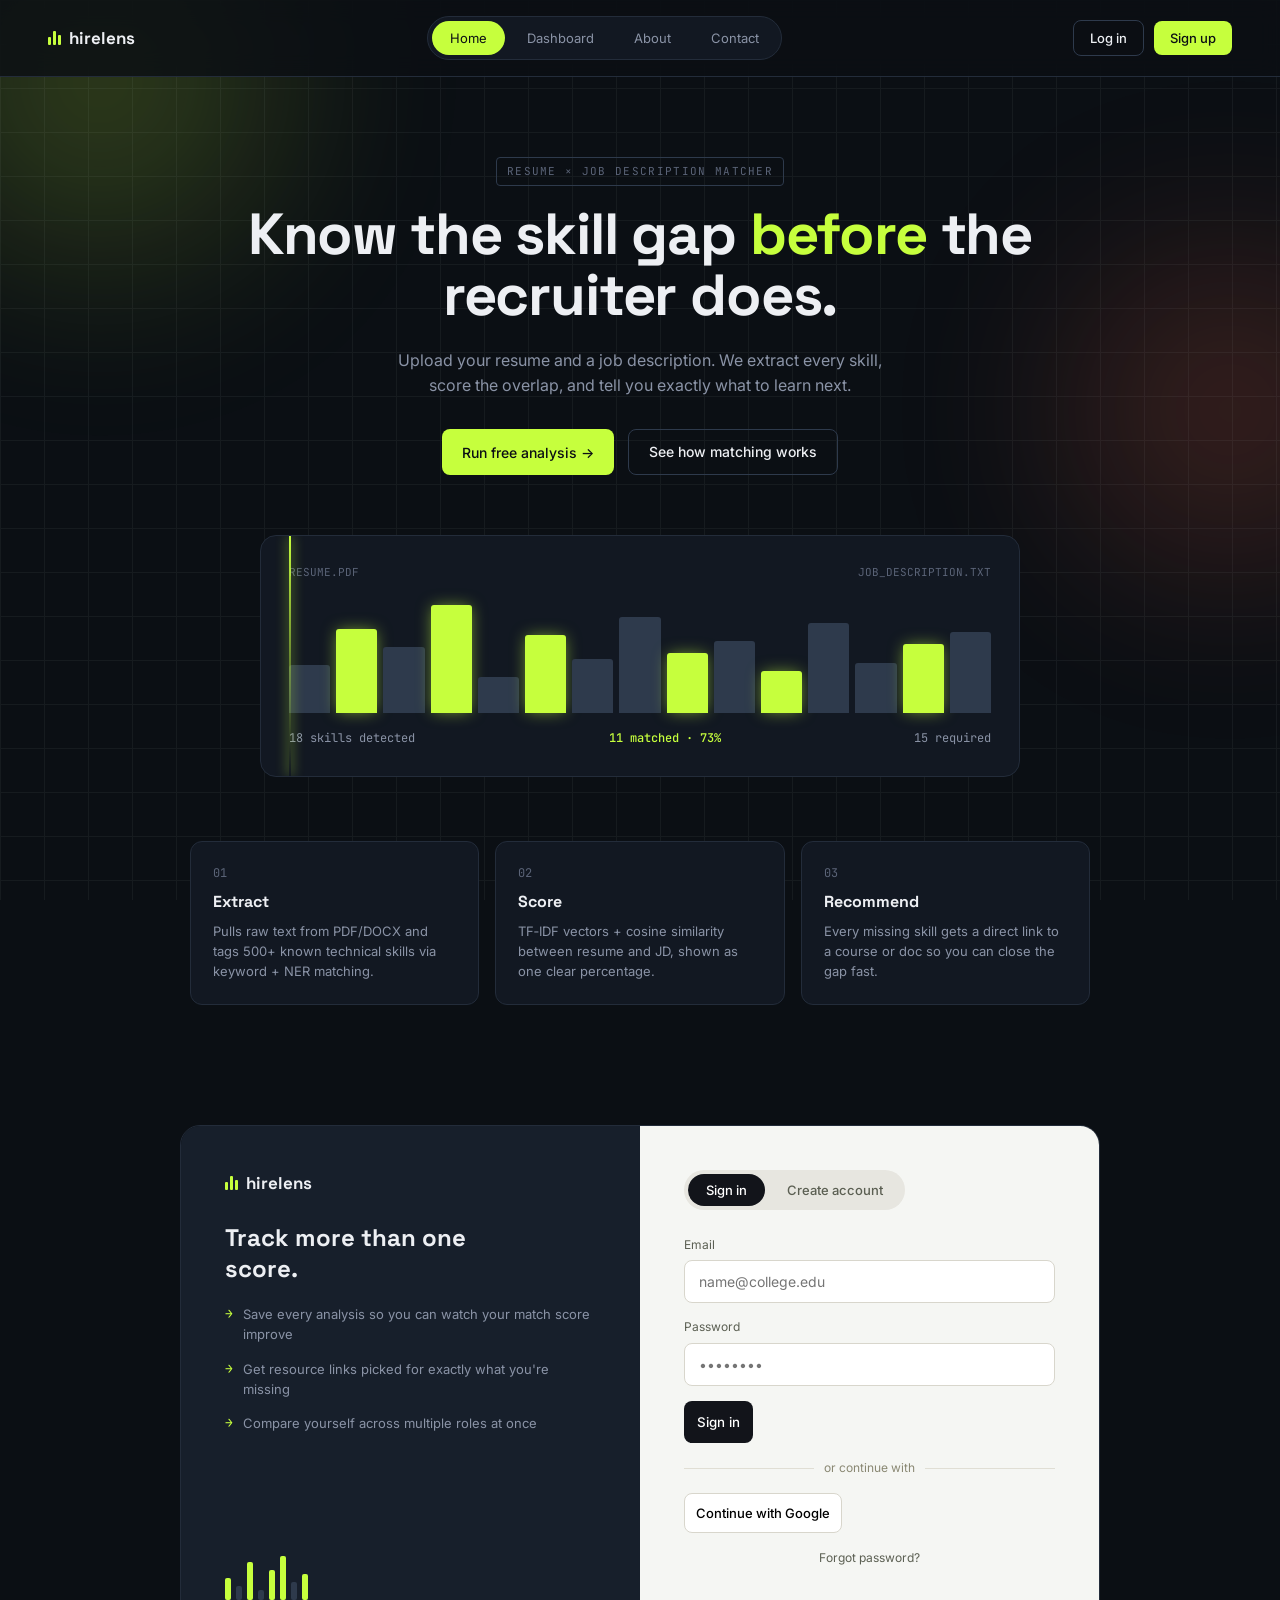
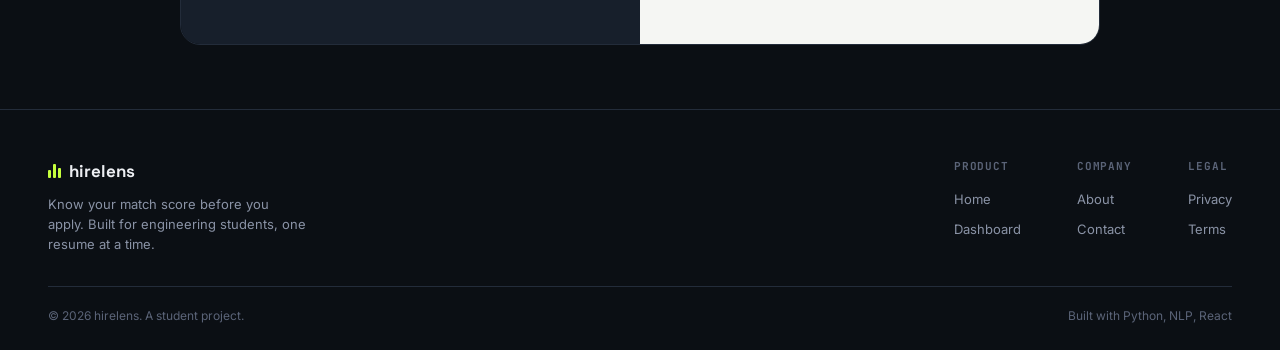
==== frontend/index.html @ c0ac5a1d "Initial project commit" ====
<!DOCTYPE html>
<html lang="en">
<head>
<meta charset="UTF-8">
<title>hirelens — Resume Skill Gap Analyzer</title>
<link rel="preconnect" href="https://fonts.googleapis.com">
<link rel="preconnect" href="https://fonts.gstatic.com" crossorigin>
<link href="https://fonts.googleapis.com/css2?family=Space+Grotesk:wght@400;500;700&family=Inter:wght@400;500;600&family=JetBrains+Mono:wght@400;500&display=swap" rel="stylesheet">
<style>
:root{
  --ink:#0B0F14; --panel:#121822; --panel2:#171F2B; --line:#232C3A; --line2:#2E3A4C;
  --text:#EDEFF3; --text2:#8A93A6; --text3:#5B6478;
  --lime:#C6FF3D; --lime-dim:#8FB92B; --coral:#FF6B4A; --coral-dim:#B84A32;
  --white-panel:#F5F6F3;
  --f-disp:'Space Grotesk',sans-serif; --f-body:'Inter',sans-serif; --f-mono:'JetBrains Mono',monospace;
}
html[data-theme="light"]{
  --ink:#F5F6F3; --panel:#FFFFFF; --panel2:#EFF1EC; --line:#DEDFD8; --line2:#CBCDC4;
  --text:#12161C; --text2:#4D5561; --text3:#7B8391;
}
*{box-sizing:border-box; margin:0; padding:0;}
body{background:var(--ink); color:var(--text); font-family:var(--f-body); line-height:1.55; overflow-x:hidden;}
::selection{background:var(--lime); color:#0B0F14;}
a{color:inherit; text-decoration:none;}
button{font-family:inherit;}

.orb{position:fixed; border-radius:50%; filter:blur(90px); opacity:.28; z-index:0; pointer-events:none;}
.orb1{width:520px; height:520px; background:radial-gradient(circle,var(--lime),transparent 70%); top:-180px; left:-160px; animation:drift1 22s ease-in-out infinite;}
.orb2{width:460px; height:460px; background:radial-gradient(circle,var(--coral),transparent 70%); top:20%; right:-180px; animation:drift2 26s ease-in-out infinite;}
@keyframes drift1{0%,100%{transform:translate(0,0)}50%{transform:translate(60px,80px)}}
@keyframes drift2{0%,100%{transform:translate(0,0)}50%{transform:translate(-50px,-60px)}}
.grid-tex{position:fixed; inset:0; z-index:0; opacity:.05; pointer-events:none;
  background-image:linear-gradient(var(--text) 1px,transparent 1px),linear-gradient(90deg,var(--text) 1px,transparent 1px);
  background-size:44px 44px;}

.logo{font-family:var(--f-disp); font-weight:700; font-size:17px; display:flex; align-items:center; gap:8px;}
.logo-mark{display:flex; gap:2px; align-items:flex-end;}
.logo-mark span{width:3px; background:var(--lime); border-radius:1px; animation:bar 1.4s ease-in-out infinite;}
.logo-mark span:nth-child(1){height:8px; animation-delay:0s}
.logo-mark span:nth-child(2){height:14px; animation-delay:.2s}
.logo-mark span:nth-child(3){height:10px; animation-delay:.4s}
@keyframes bar{0%,100%{opacity:.4}50%{opacity:1}}

/* ---------- global header ---------- */
.site-header{position:sticky; top:0; z-index:50; display:flex; align-items:center; justify-content:space-between;
  padding:16px 48px; background:rgba(11,15,20,.82); backdrop-filter:blur(12px); border-bottom:.5px solid var(--line);}
.hnav{display:flex; gap:4px; background:var(--panel); border:.5px solid var(--line); border-radius:100px; padding:4px;}
.hnav button{font-size:13px; color:var(--text2); background:transparent; border:none; padding:9px 18px; border-radius:100px; cursor:pointer; transition:all .2s;}
.hnav button:hover{color:var(--text);}
.hnav button.on{background:var(--lime); color:#0B0F14;}
.hright{display:flex; align-items:center; gap:10px; position:relative;}

.btn{font-family:var(--f-body); font-weight:500; font-size:14px; padding:11px 20px; border-radius:8px;
  cursor:pointer; border:.5px solid var(--line2); transition:transform .2s, box-shadow .2s, background .2s; display:inline-flex; align-items:center; gap:8px;}
.btn:hover{transform:translateY(-2px);}
.btn-primary{background:var(--lime); color:#0B0F14; border:none;}
.btn-primary:hover{box-shadow:0 8px 24px -8px rgba(198,255,61,.5);}
.btn-ghost{background:transparent; color:var(--text);}
.btn-ghost:hover{background:var(--panel2); border-color:var(--line2);}
.btn-sm{padding:9px 16px; font-size:13px;}

/* profile chip + dropdown */
.profile-chip{display:flex; align-items:center; gap:8px; padding:6px 12px 6px 6px; border-radius:100px; border:.5px solid var(--line2); background:var(--panel); cursor:pointer; transition:border-color .2s;}
.profile-chip:hover{border-color:var(--line2);}
.avatar{width:30px; height:30px; border-radius:50%; background:var(--lime); color:#0B0F14; display:flex; align-items:center; justify-content:center; font-family:var(--f-mono); font-size:12px; font-weight:500; flex-shrink:0;}
.avatar.lg{width:44px; height:44px; font-size:15px;}
.profile-chip .pname{font-size:13px;}
.profile-chip .caret{color:var(--text3); font-size:10px;}
.dropdown{position:absolute; top:calc(100% + 10px); right:0; width:220px; background:var(--panel2); border:.5px solid var(--line2);
  border-radius:12px; padding:8px; display:none; box-shadow:0 20px 40px -12px rgba(0,0,0,.5);}
.dropdown.open{display:block;}
.dropdown .dinfo{padding:10px 12px; border-bottom:.5px solid var(--line);}
.dropdown .dinfo .n{font-size:13px; font-weight:500;}
.dropdown .dinfo .e{font-size:12px; color:var(--text3); font-family:var(--f-mono);}
.dropdown .ditem{display:flex; align-items:center; gap:8px; padding:10px 12px; font-size:13px; border-radius:8px; cursor:pointer; color:var(--text2); transition:all .15s;}
.dropdown .ditem:hover{background:var(--panel); color:var(--text);}
.dropdown .ditem.danger{color:var(--coral);}

/* page shell */
main{position:relative; z-index:1; min-height:calc(100vh - 200px);}
.page{display:none; padding:64px 48px; animation:fadein .4s ease;}
.page.on{display:block;}
@keyframes fadein{from{opacity:0; transform:translateY(10px)}to{opacity:1; transform:translateY(0)}}
.eyebrow{font-family:var(--f-mono); font-size:11px; letter-spacing:.12em; text-transform:uppercase; color:var(--text3);
  border:.5px solid var(--line2); display:inline-block; padding:5px 10px; border-radius:4px; margin-bottom:18px;}

/* ============ HOME ============ */
#page-home{display:flex; flex-direction:column; align-items:center; text-align:center; padding-top:80px;}
.hero-h1{font-family:var(--f-disp); font-weight:700; font-size:clamp(34px,4.6vw,58px); line-height:1.05; max-width:820px; letter-spacing:-.02em;}
.hero-h1 em{font-style:normal; color:var(--lime);}
.hero-sub{color:var(--text2); font-size:16px; max-width:520px; margin:22px 0 32px;}
.hero-cta{display:flex; gap:14px; margin-bottom:60px;}
.signal-wrap{width:100%; max-width:760px; background:var(--panel); border:.5px solid var(--line); border-radius:16px; padding:28px; position:relative; overflow:hidden;}
.signal-row{display:flex; justify-content:space-between; margin-bottom:12px; font-family:var(--f-mono); font-size:11px; color:var(--text3);}
.bars{display:flex; justify-content:space-between; gap:6px; height:120px; align-items:flex-end; position:relative;}
.bar{flex:1; border-radius:3px 3px 0 0; background:var(--line2);}
.bar.match{background:var(--lime); box-shadow:0 0 16px -2px rgba(198,255,61,.6);}
.scanline{position:absolute; top:0; bottom:0; width:2px; background:linear-gradient(var(--lime),transparent);
  box-shadow:0 0 12px var(--lime); animation:scan 3.2s linear infinite;}
@keyframes scan{0%{left:0}100%{left:100%}}
.signal-caption{display:flex; justify-content:space-between; margin-top:16px; font-family:var(--f-mono); font-size:12px; color:var(--text2);}
.signal-caption b{color:var(--lime); font-weight:500;}
.features{display:grid; grid-template-columns:repeat(3,1fr); gap:16px; max-width:900px; width:100%; margin-top:64px;}
.fcard{background:var(--panel); border:.5px solid var(--line); border-radius:12px; padding:22px; text-align:left; transition:transform .25s,border-color .25s;}
.fcard:hover{transform:translateY(-6px); border-color:var(--lime-dim);}
.fcard .n{font-family:var(--f-mono); color:var(--text3); font-size:12px;}
.fcard h3{font-family:var(--f-disp); font-size:16px; margin:8px 0 6px;}
.fcard p{font-size:13px; color:var(--text2);}

/* ============ ABOUT / CONTACT (editorial) ============ */
.edit-shell{max-width:680px; margin:0 auto;}
.edit-shell h1{font-family:var(--f-disp); font-size:clamp(28px,3.4vw,40px); line-height:1.15; margin-bottom:18px;}
.edit-shell p.lead{font-size:16px; color:var(--text2); margin-bottom:36px;}
.edit-section{margin-bottom:32px; padding-bottom:32px; border-bottom:.5px solid var(--line);}
.edit-section:last-child{border-bottom:none;}
.edit-section h2{font-family:var(--f-disp); font-size:18px; margin-bottom:10px; display:flex; gap:10px; align-items:baseline;}
.edit-section h2 .n{font-family:var(--f-mono); font-size:12px; color:var(--lime);}
.edit-section p{font-size:14px; color:var(--text2);}
.edit-section p+p{margin-top:10px;}
.about-sign{font-family:var(--f-mono); font-size:12px; color:var(--text3); margin-top:8px;}

.contact-grid{display:grid; grid-template-columns:1.1fr .9fr; gap:40px; max-width:900px; margin:0 auto;}
.cfield{margin-bottom:16px;}
.cfield label{font-size:12px; color:var(--text2); display:block; margin-bottom:6px;}
.cfield input,.cfield textarea{width:100%; padding:12px 14px; border-radius:8px; border:.5px solid var(--line2); background:var(--panel);
  color:var(--text); font-family:var(--f-body); font-size:14px; transition:border-color .2s;}
.cfield input:focus,.cfield textarea:focus{outline:none; border-color:var(--lime-dim);}
.cfield textarea{resize:vertical; min-height:110px;}
.contact-side{background:var(--panel); border:.5px solid var(--line); border-radius:14px; padding:24px; height:fit-content;}
.contact-side h3{font-family:var(--f-disp); font-size:15px; margin-bottom:14px;}
.crow{display:flex; gap:10px; font-size:13px; color:var(--text2); margin-bottom:12px; align-items:center;}
.crow b{color:var(--text); font-weight:500;}

/* ============ AUTH ============ */
#page-auth{display:flex; align-items:center; justify-content:center; padding-top:56px;}
.auth-shell{display:flex; width:100%; max-width:920px; min-height:520px; border-radius:20px; overflow:hidden; border:.5px solid var(--line);}
.auth-left{flex:1; background:var(--panel2); padding:44px; display:flex; flex-direction:column; justify-content:space-between;}
.auth-left h2{font-family:var(--f-disp); font-size:24px; line-height:1.3; max-width:280px; margin-bottom:20px;}
.benefits{list-style:none; display:flex; flex-direction:column; gap:14px;}
.benefits li{font-size:13px; color:var(--text2); display:flex; gap:10px;}
.benefits li b{color:var(--lime); font-family:var(--f-mono);}
.mini-bars{display:flex; gap:5px; align-items:flex-end; height:44px;}
.mini-bars span{width:6px; background:var(--line2); border-radius:2px;}
.mini-bars span.on{background:var(--lime);}
.auth-right{flex:1; background:var(--white-panel); color:#12141A; padding:44px; display:flex; flex-direction:column;}
.auth-note{background:#FFF4E0; color:#7A4B00; font-size:12px; padding:10px 12px; border-radius:8px; margin-bottom:18px; display:none;}
.auth-note.show{display:block;}
.tabs{display:flex; gap:4px; background:#E7E6E0; border-radius:100px; padding:4px; margin-bottom:26px; width:fit-content;}
.tabs button{font-size:13px; font-weight:500; padding:8px 18px; border-radius:100px; border:none; background:transparent; cursor:pointer; color:#5B5F52;}
.tabs button.on{background:#12141A; color:#fff;}
.field{margin-bottom:15px;}
.field label{font-size:12px; color:#5B5F52; display:block; margin-bottom:6px;}
.field input{width:100%; padding:12px 14px; border-radius:8px; border:1px solid #D8D6CC; font-family:var(--f-body); font-size:14px; background:#fff; transition:box-shadow .2s,border-color .2s;}
.field input:focus{outline:none; border-color:#12141A; box-shadow:0 0 0 3px rgba(198,255,61,.35);}
.field-check{display:flex; align-items:center; gap:8px; font-size:12px; color:#5B5F52; margin-bottom:16px;}
.auth-submit{background:#12141A; color:#fff; border:none; padding:13px; border-radius:8px; font-weight:500; cursor:pointer; transition:transform .2s;}
.auth-submit:hover{transform:translateY(-2px);}
.divider{display:flex; align-items:center; gap:10px; margin:16px 0; font-size:12px; color:#8A8873;}
.divider::before,.divider::after{content:'';flex:1;height:1px;background:#E0DED4;}
.oauth-btn{border:1px solid #D8D6CC; background:#fff; padding:11px; border-radius:8px; font-size:13px; font-weight:500; cursor:pointer; display:flex; gap:8px; align-items:center; justify-content:center; transition:background .2s;}
.oauth-btn:hover{background:#F4F3EE;}
.forgot{font-size:12px; color:#5B5F52; text-align:center; margin-top:16px;}
.field-signup{display:none;}
.field-signup.show{display:block;}

/* ============ DASHBOARD ============ */
#page-dashboard{padding-top:40px;}
.dash-top{display:flex; justify-content:space-between; align-items:center; margin-bottom:22px;}
.dash-top h1{font-family:var(--f-disp); font-size:24px;}
.dsub{display:flex; gap:4px; background:var(--panel); border:.5px solid var(--line); border-radius:100px; padding:4px; width:fit-content; margin-bottom:30px;}
.dsub button{font-size:13px; padding:9px 20px; border-radius:100px; border:none; background:transparent; color:var(--text2); cursor:pointer; transition:all .2s;}
.dsub button.on{background:var(--lime); color:#0B0F14;}
.dsub-panel{display:none;}
.dsub-panel.on{display:block; animation:fadein .3s ease;}

.upload-grid{display:grid; grid-template-columns:1fr 1fr; gap:20px; margin-bottom:24px;}
.upcard{background:var(--panel); border:1.5px dashed var(--line2); border-radius:14px; padding:30px; text-align:center; transition:border-color .25s, background .25s; cursor:pointer;}
.upcard:hover{border-color:var(--lime-dim); background:var(--panel2);}
.upcard h3{font-family:var(--f-disp); font-size:15px; margin-bottom:6px;}
.upcard p{font-size:12px; color:var(--text2); margin-bottom:16px;}
.jd-toggle{display:flex; gap:4px; background:var(--panel2); border-radius:100px; padding:3px; width:fit-content; margin:0 auto 16px; border:.5px solid var(--line);}
.jd-toggle button{font-size:11px; font-family:var(--f-mono); padding:6px 12px; border-radius:100px; border:none; background:transparent; color:var(--text2); cursor:pointer;}
.jd-toggle button.on{background:var(--lime); color:#0B0F14;}
.run-row{display:flex; justify-content:flex-end; margin-bottom:8px;}

.result-block{display:none; margin-top:44px; padding-top:36px; border-top:.5px solid var(--line);}
.result-block.show{display:block; animation:fadein .4s ease;}
.res-top{display:flex; gap:40px; align-items:center; margin-bottom:36px; flex-wrap:wrap;}
.gauge{width:160px; height:160px; position:relative;}
.gauge svg{transform:rotate(-90deg);}
.gauge-num{position:absolute; inset:0; display:flex; flex-direction:column; align-items:center; justify-content:center;}
.gauge-num .n{font-family:var(--f-disp); font-size:32px; font-weight:700;}
.gauge-num .l{font-size:10px; color:var(--text2); font-family:var(--f-mono);}
.res-summary h2{font-family:var(--f-disp); font-size:20px; margin-bottom:8px;}
.res-summary p{color:var(--text2); font-size:14px; max-width:420px;}
.chips{display:flex; flex-wrap:wrap; gap:9px; margin-bottom:24px;}
.chip{font-family:var(--f-mono); font-size:12px; padding:7px 13px; border-radius:7px; border:.5px solid var(--line2); display:flex; align-items:center; gap:6px; transition:transform .2s;}
.chip:hover{transform:translateY(-2px);}
.chip.matched{background:rgba(198,255,61,.1); color:var(--lime); border-color:rgba(198,255,61,.35);}
.chip.missing{background:rgba(255,107,74,.1); color:var(--coral); border-color:rgba(255,107,74,.35);}
.export-row{display:flex; gap:12px; margin-top:8px;}

.recent h4{font-family:var(--f-mono); font-size:11px; text-transform:uppercase; letter-spacing:.1em; color:var(--text3); margin:36px 0 12px;}
.rrow{display:flex; justify-content:space-between; align-items:center; padding:14px 16px; border-radius:10px; transition:background .2s;}
.rrow:hover{background:var(--panel);}
.rrow .rt{font-size:13px;}
.rrow .rd{font-size:12px; color:var(--text3);}
.pill{font-family:var(--f-mono); font-size:11px; padding:4px 10px; border-radius:100px;}
.pill.hi{background:rgba(198,255,61,.15); color:var(--lime);}
.pill.mid{background:rgba(255,180,60,.15); color:#FFB43C;}
.pill.lo{background:rgba(255,107,74,.15); color:var(--coral);}

/* history table */
.hist-topbar{display:flex; justify-content:space-between; align-items:center; margin-bottom:20px;}
.search{padding:11px 16px; border-radius:8px; background:var(--panel); border:.5px solid var(--line2); color:var(--text); font-size:13px; width:260px;}
.hist-table{width:100%; border-collapse:collapse;}
.hist-table th{text-align:left; font-family:var(--f-mono); font-size:11px; text-transform:uppercase; letter-spacing:.08em; color:var(--text3); padding:12px 16px; border-bottom:.5px solid var(--line);}
.hist-table td{padding:16px; font-size:13px; border-bottom:.5px solid var(--line);}
.hist-table tbody tr{transition:background .2s;}
.hist-table tbody tr:hover{background:var(--panel);}
.row-actions{display:flex; gap:8px; opacity:0; transition:opacity .2s;}
.hist-table tbody tr:hover .row-actions{opacity:1;}
.icon-btn{width:30px; height:30px; border-radius:7px; border:.5px solid var(--line2); display:flex; align-items:center; justify-content:center; cursor:pointer; color:var(--text2); transition:all .2s; background:transparent;}
.icon-btn:hover{background:var(--panel2); color:var(--text);}

/* settings */
.settings-grid{max-width:520px; display:flex; flex-direction:column; gap:22px;}
.set-row{display:flex; justify-content:space-between; align-items:center; padding:16px 0; border-bottom:.5px solid var(--line);}
.set-row .sl{font-size:13px;}
.set-row .sd{font-size:12px; color:var(--text3); margin-top:2px;}
.toggle{width:38px; height:22px; border-radius:100px; background:var(--line2); position:relative; cursor:pointer; transition:background .2s;}
.toggle.on{background:var(--lime);}
.toggle::after{content:''; position:absolute; width:16px; height:16px; border-radius:50%; background:#fff; top:3px; left:3px; transition:transform .2s;}
.toggle.on::after{transform:translateX(16px); background:#0B0F14;}

/* ============ footer ============ */
.site-footer{position:relative; z-index:1; border-top:.5px solid var(--line); padding:48px 48px 24px;}
.foot-top{display:flex; justify-content:space-between; gap:40px; margin-bottom:32px; flex-wrap:wrap;}
.foot-brand p{font-size:13px; color:var(--text2); max-width:260px; margin-top:10px;}
.foot-cols{display:flex; gap:56px;}
.foot-col h5{font-family:var(--f-mono); font-size:11px; text-transform:uppercase; letter-spacing:.08em; color:var(--text3); margin-bottom:14px;}
.foot-col a{display:block; font-size:13px; color:var(--text2); margin-bottom:10px; transition:color .15s;}
.foot-col a:hover{color:var(--text);}
.foot-bottom{display:flex; justify-content:space-between; align-items:center; padding-top:20px; border-top:.5px solid var(--line); font-size:12px; color:var(--text3);}
</style>
</head>
<body>

<div class="orb orb1"></div>
<div class="orb orb2"></div>
<div class="grid-tex"></div>

<!-- ===== HEADER (global, same on every page) ===== -->
<header class="site-header">
  <div class="logo"><span class="logo-mark"><span></span><span></span><span></span></span>hirelens</div>
  <nav class="hnav">
    <button data-page="home" class="on">Home</button>
    <button data-page="dashboard">Dashboard</button>
    <button data-page="about">About</button>
    <button data-page="contact">Contact</button>
  </nav>
  <div class="hright" id="authArea">
    <button class="btn btn-ghost btn-sm" id="loginBtn">Log in</button>
    <button class="btn btn-primary btn-sm" id="signupBtn">Sign up</button>
  </div>
</header>

<main>

<!-- ===== HOME ===== -->
<section class="page on" id="page-home">
  <div class="eyebrow">Resume × job description matcher</div>
  <h1 class="hero-h1">Know the skill gap <em>before</em> the recruiter does.</h1>
  <p class="hero-sub">Upload your resume and a job description. We extract every skill, score the overlap, and tell you exactly what to learn next.</p>
  <div class="hero-cta">
    <button class="btn btn-primary" data-page="signup-cta">Run free analysis →</button>
    <a class="btn btn-ghost" href="#features-anchor">See how matching works</a>
  </div>
  <div class="signal-wrap">
    <div class="signal-row"><span>RESUME.PDF</span><span>JOB_DESCRIPTION.TXT</span></div>
    <div class="bars" id="bars"></div>
    <div class="scanline"></div>
    <div class="signal-caption"><span>18 skills detected</span><b>11 matched · 73%</b><span>15 required</span></div>
  </div>
  <div class="features" id="features-anchor">
    <div class="fcard"><div class="n">01</div><h3>Extract</h3><p>Pulls raw text from PDF/DOCX and tags 500+ known technical skills via keyword + NER matching.</p></div>
    <div class="fcard"><div class="n">02</div><h3>Score</h3><p>TF‑IDF vectors + cosine similarity between resume and JD, shown as one clear percentage.</p></div>
    <div class="fcard"><div class="n">03</div><h3>Recommend</h3><p>Every missing skill gets a direct link to a course or doc so you can close the gap fast.</p></div>
  </div>
</section>

<!-- ===== DASHBOARD ===== -->
<section class="page" id="page-dashboard">
  <div class="dash-top">
    <h1 id="dashWelcome">Welcome back</h1>
  </div>
  <div class="dsub">
    <button data-dsub="new" class="on">New</button>
    <button data-dsub="history">History</button>
  </div>

  <!-- New analysis -->
  <div class="dsub-panel on" id="dsub-new">
    <div class="upload-grid">
      <div class="upcard" id="resumeUpcard">
        <h3>Resume</h3>
        <p id="resumeHint">Drag &amp; drop PDF or DOCX, or browse</p>
        <div id="resumeFileName" style="font-family:var(--f-mono); font-size:12px; color:var(--lime); margin-bottom:10px; display:none; word-break:break-all;"></div>
        <input type="file" id="resumeFileInput" accept=".pdf,.docx" style="display:none;">
        <div style="display:flex; gap:8px; flex-wrap:wrap;">
          <button class="btn btn-ghost btn-sm" id="browseResumeBtn" type="button">Browse file</button>
          <button class="btn btn-ghost btn-sm" id="useSavedResumeBtn" type="button" style="display:none;">Use saved resume</button>
        </div>
      </div>
      <div class="upcard" id="jdUpcard" style="cursor:default;">
        <h3>Job description</h3>
        <div class="jd-toggle" id="jdToggle"><button class="on" data-jdmode="paste">Paste text</button><button data-jdmode="file">Upload file</button></div>
        <p id="jdHint">Paste the full JD or upload a .txt/.pdf</p>
        <input type="text" id="jobTitleInput" placeholder="Role / company (optional)"
          style="width:100%; padding:10px 12px; margin-bottom:12px; border-radius:8px; border:.5px solid var(--line2); background:var(--panel); color:var(--text); font-family:var(--f-body); font-size:13px; display:none;">
        <textarea id="jdTextarea" placeholder="Paste the job description here..."
          style="width:100%; min-height:120px; padding:12px 14px; border-radius:8px; border:.5px solid var(--line2); background:var(--panel); color:var(--text); font-family:var(--f-body); font-size:13px; resize:vertical; display:none; margin-bottom:10px;"></textarea>
        <input type="file" id="jdFileInput" accept=".txt,.pdf" style="display:none;">
        <div id="jdFileName" style="font-family:var(--f-mono); font-size:12px; color:var(--lime); margin-bottom:10px; display:none; word-break:break-all;"></div>
        <button class="btn btn-ghost btn-sm" id="jdActionBtn" type="button">Open text area</button>
      </div>
    </div>
    <div id="analyzeError" style="display:none; color:var(--coral); font-size:13px; font-family:var(--f-mono); margin-bottom:16px;"></div>
    <div class="run-row"><button class="btn btn-primary" id="runAnalysisBtn">Run analysis →</button></div>

    <div class="result-block" id="resultBlock">
      <div class="res-top">
        <div class="gauge">
          <svg width="160" height="160">
            <circle cx="80" cy="80" r="70" stroke="var(--line)" stroke-width="9" fill="none"/>
            <circle id="gaugeRing" cx="80" cy="80" r="70" stroke="var(--lime)" stroke-width="9" fill="none" stroke-linecap="round" stroke-dasharray="440" stroke-dashoffset="440"/>
          </svg>
          <div class="gauge-num"><span class="n" id="gaugeNum">0%</span><span class="l">MATCH SCORE</span></div>
        </div>
        <div class="res-summary">
          <h2 id="resSummaryTitle">Strong fit — a few gaps to close</h2>
          <p id="resSummaryText">You match your required skills for this role.</p>
        </div>
      </div>
      <div class="chips" id="chipsContainer"></div>

      <div class="recent" id="recommendationsPanel" style="display:none;">
        <h4>Learning recommendations</h4>
        <div id="recommendationsList"></div>
      </div>

      <div class="export-row">
        <button class="btn btn-ghost btn-sm" id="exportPdfBtn" type="button">Export PDF</button>
        <button class="btn btn-primary btn-sm" id="saveReportBtn" type="button">Save report</button>
      </div>
    </div>

    <div class="recent">
      <h4>Recent analyses</h4>
      <div id="recentList">
        <div class="rrow"><div><div class="rt">No analyses yet</div><div class="rd">Run your first analysis above</div></div></div>
      </div>
    </div>
  </div>

  <!-- History -->
  <div class="dsub-panel" id="dsub-history">
    <div class="hist-topbar"><span style="font-size:13px;color:var(--text2)" id="historyCount">0 saved reports</span><input class="search" id="historySearch" placeholder="Search by role or company"></div>
    <table class="hist-table">
      <thead><tr><th>Role</th><th>Date</th><th>Score</th><th></th></tr></thead>
      <tbody id="historyTableBody">
        <tr><td colspan="4" style="color:var(--text3); font-size:13px;">No saved reports yet.</td></tr>
      </tbody>
    </table>
  </div>

  <!-- My profile -->
  <div class="dsub-panel" id="dsub-myprofile">
    <div class="settings-grid">
      <p style="font-size:13px;color:var(--text2);margin-bottom:6px;">Complete your profile so recommendations and reports carry your details.</p>
      <div class="set-row" data-field="name"><div><div class="sl">Full name</div><div class="sd" data-value>—</div></div><button class="btn btn-ghost btn-sm" data-edit>Edit</button></div>
      <div class="set-row" data-field="email"><div><div class="sl">Email</div><div class="sd" data-value>—</div></div><span style="font-size:11px;color:var(--text3);font-family:var(--f-mono);">not editable</span></div>
      <div class="set-row" data-field="phone"><div><div class="sl">Phone number</div><div class="sd" data-value>Not added</div></div><button class="btn btn-ghost btn-sm" data-edit>Add</button></div>
      <div class="set-row" data-field="college"><div><div class="sl">College / university</div><div class="sd" data-value>Not added</div></div><button class="btn btn-ghost btn-sm" data-edit>Add</button></div>
      <div class="set-row" data-field="branch_year"><div><div class="sl">Branch &amp; graduation year</div><div class="sd" data-value>Not added</div></div><button class="btn btn-ghost btn-sm" data-edit>Add</button></div>
      <div class="set-row" data-field="linkedin_github"><div><div class="sl">LinkedIn / GitHub</div><div class="sd" data-value>Not added</div></div><button class="btn btn-ghost btn-sm" data-edit>Add</button></div>
      <div class="set-row">
        <div><div class="sl">Default resume on file</div><div class="sd" id="defaultResumeStatus">None uploaded</div></div>
        <div style="display:flex; gap:8px;">
          <button class="btn btn-ghost btn-sm" id="removeDefaultResumeBtn" type="button" style="display:none; color:var(--coral); border-color:var(--coral-dim);">Remove</button>
          <button class="btn btn-ghost btn-sm" id="uploadDefaultResumeBtn" type="button">Upload</button>
        </div>
      </div>
      <input type="file" id="defaultResumeInput" accept=".pdf,.docx" style="display:none;">
      <div id="profileSavedNote" style="display:none; color:var(--lime); font-size:12px; font-family:var(--f-mono); margin-top:4px;">Saved ✓</div>
    </div>
  </div>

  <!-- Settings -->
  <div class="dsub-panel" id="dsub-settings">
    <div class="settings-grid">
      <div class="set-row"><div><div class="sl">Language</div><div class="sd">Interface language (English only for now)</div></div>
        <select id="languageSelect" style="background:var(--panel); color:var(--text); border:.5px solid var(--line2); border-radius:8px; padding:8px 12px; font-size:13px;">
          <option>English</option><option>Tamil</option><option>Hindi</option><option>French</option>
        </select>
      </div>
      <div class="set-row"><div><div class="sl">Email me when a report finishes</div><div class="sd">Notification preference (no email server configured in this local build — saved as a preference only)</div></div><div class="toggle on" id="notifToggle"></div></div>
      <div class="set-row"><div><div class="sl">Dark theme</div><div class="sd">Applies across the app</div></div><div class="toggle on" id="themeToggle"></div></div>
      <div class="set-row"><div><div class="sl">Delete account</div><div class="sd">Removes all saved reports permanently</div></div><button class="btn btn-ghost btn-sm" id="deleteAccountBtn" type="button" style="color:var(--coral);border-color:var(--coral-dim);">Delete</button></div>
    </div>
  </div>
</section>

<!-- ===== ABOUT ===== -->
<section class="page" id="page-about">
  <div class="edit-shell">
    <div class="eyebrow">Why hirelens</div>
    <h1>Built for the twenty-tabs-open job search.</h1>
    <p class="lead">Most engineering students apply to a role, wait two weeks, and get a rejection email with no explanation. hirelens exists so you find out where you stand before you hit submit — not after.</p>

    <div class="edit-section">
      <h2><span class="n">01</span>The problem</h2>
      <p>Job postings list fifteen required skills. Your resume lists twelve, worded differently, buried under project descriptions. Nobody actually checks the overlap by hand — you just apply and hope. That guesswork is what this tool replaces.</p>
    </div>

    <div class="edit-section">
      <h2><span class="n">02</span>How it works</h2>
      <p>Upload a resume and paste a job description. Both get parsed against a curated dictionary of 500+ technical terms — languages, frameworks, cloud tools, security concepts — matched through phrase matching with spaCy's NER as a fallback for anything the dictionary misses.</p>
      <p>The match score itself isn't a simple overlap count. It's built from TF‑IDF vectors of both documents compared with cosine similarity, so a skill central to the job posting counts for more than one mentioned once in passing.</p>
    </div>

    <div class="edit-section">
      <h2><span class="n">03</span>Who it's for</h2>
      <p>Engineering students and early-career developers applying to their first few roles — where the gap between "I know this" and "I can prove it on paper" is usually the entire problem.</p>
    </div>

    <p class="about-sign">A student-built project, not a company. Feedback welcome — see Contact.</p>
  </div>
</section>

<!-- ===== CONTACT ===== -->
<section class="page" id="page-contact">
  <div class="edit-shell" style="max-width:900px;">
    <div class="eyebrow">Contact</div>
    <h1>Questions, bug reports, feature ideas.</h1>
    <p class="lead">This is a small, actively-developed project — if something breaks or you want a skill added to the database, this is the fastest way to reach me.</p>
    <div class="contact-grid">
      <div>
        <div class="cfield"><label>Name</label><input type="text" id="contactNameInput" placeholder="Your name"></div>
        <div class="cfield"><label>Email</label><input type="text" id="contactEmailInput" placeholder="name@college.edu"></div>
        <div class="cfield"><label>Message</label><textarea id="contactMessageInput" placeholder="What's on your mind?"></textarea></div>
        <div id="contactStatus" style="display:none; font-size:12px; font-family:var(--f-mono); margin-bottom:10px;"></div>
        <button class="btn btn-primary" id="contactSubmitBtn" type="button">Send message</button>
      </div>
      <div class="contact-side">
        <h3>Direct lines</h3>
        <div class="crow">Email <b>hello@hirelens.app</b></div>
        <div class="crow">GitHub <b>@anbu</b></div>
        <div class="crow">Response time <b>~2 days</b></div>
      </div>
    </div>
  </div>
</section>

<!-- ===== AUTH (sign in / sign up) ===== -->
<section class="page" id="page-auth">
  <div class="auth-shell">
    <div class="auth-left">
      <div>
        <div class="logo" style="margin-bottom:26px;"><span class="logo-mark"><span></span><span></span><span></span></span>hirelens</div>
        <h2>Track more than one score.</h2>
        <ul class="benefits">
          <li><b>→</b>Save every analysis so you can watch your match score improve</li>
          <li><b>→</b>Get resource links picked for exactly what you're missing</li>
          <li><b>→</b>Compare yourself across multiple roles at once</li>
        </ul>
      </div>
      <div class="mini-bars">
        <span class="on" style="height:22px"></span><span style="height:14px"></span><span class="on" style="height:38px"></span>
        <span style="height:10px"></span><span class="on" style="height:30px"></span><span class="on" style="height:44px"></span>
        <span style="height:18px"></span><span class="on" style="height:26px"></span>
      </div>
    </div>
    <div class="auth-right">
      <div class="auth-note" id="authNote">Log in to view your dashboard.</div>

      <div id="authNormalPanel">
        <div class="tabs">
          <button class="on" id="tabSignin">Sign in</button>
          <button id="tabSignup">Create account</button>
        </div>
        <div class="field field-signup" id="nameField"><label>Full name</label><input type="text" id="authNameInput" placeholder="Anbu"></div>
        <div class="field"><label>Email</label><input type="text" id="authEmailInput" placeholder="name@college.edu"></div>
        <div class="field"><label>Password</label><input type="password" id="authPasswordInput" placeholder="••••••••"></div>
        <div class="field field-signup" id="confirmField"><label>Confirm password</label><input type="password" id="authConfirmInput" placeholder="••••••••"></div>
        <div class="field-check field-signup" id="termsField"><input type="checkbox" id="authTermsCheckbox"> I agree to the terms and privacy policy</div>
        <div id="authError" style="display:none; color:var(--coral); font-size:12px; font-family:var(--f-mono); margin-bottom:12px;"></div>
        <button class="auth-submit" id="authSubmitBtn">Sign in</button>
        <div class="divider">or continue with</div>
        <button class="oauth-btn" id="googleOauthBtn" type="button">Continue with Google</button>
        <div class="forgot" id="forgotPasswordLink">Forgot password?</div>
      </div>

      <div id="authResetPanel" style="display:none;">
        <div class="tabs"><button class="on">Reset password</button></div>
        <p style="font-size:12px; color:var(--text3); font-family:var(--f-mono); margin-bottom:16px; line-height:1.5;">
          This local build has no email server, so there's no reset email —
          confirming your account email below unlocks the new-password step directly.
        </p>
        <div class="field" id="resetEmailField"><label>Account email</label><input type="text" id="resetEmailInput" placeholder="name@college.edu"></div>
        <div id="resetStep1Error" style="display:none; color:var(--coral); font-size:12px; font-family:var(--f-mono); margin-bottom:12px;"></div>
        <button class="auth-submit" id="resetRequestBtn" type="button">Continue</button>

        <div id="resetStep2" style="display:none;">
          <div class="field"><label>New password</label><input type="password" id="resetNewPasswordInput" placeholder="••••••••"></div>
          <div class="field"><label>Confirm new password</label><input type="password" id="resetConfirmPasswordInput" placeholder="••••••••"></div>
          <div id="resetStep2Error" style="display:none; color:var(--coral); font-size:12px; font-family:var(--f-mono); margin-bottom:12px;"></div>
          <button class="auth-submit" id="resetSubmitBtn" type="button">Set new password</button>
        </div>

        <div class="forgot" id="backToSigninLink" style="margin-top:16px;">Back to sign in</div>
      </div>
    </div>
  </div>
</section>

</main>

<!-- ===== FOOTER (global) ===== -->
<footer class="site-footer">
  <div class="foot-top">
    <div class="foot-brand">
      <div class="logo"><span class="logo-mark"><span></span><span></span><span></span></span>hirelens</div>
      <p>Know your match score before you apply. Built for engineering students, one resume at a time.</p>
    </div>
    <div class="foot-cols">
      <div class="foot-col"><h5>Product</h5><a data-page="home">Home</a><a data-page="dashboard">Dashboard</a></div>
      <div class="foot-col"><h5>Company</h5><a data-page="about">About</a><a data-page="contact">Contact</a></div>
      <div class="foot-col"><h5>Legal</h5><a href="#">Privacy</a><a href="#">Terms</a></div>
    </div>
  </div>
  <div class="foot-bottom">
    <span>© 2026 hirelens. A student project.</span>
    <span>Built with Python, NLP, React</span>
  </div>
</footer>

<script>
function showPage(id){
  document.querySelectorAll('.page').forEach(p=>p.classList.remove('on'));
  document.getElementById('page-'+id).classList.add('on');
  document.querySelectorAll('.hnav button').forEach(b=>b.classList.toggle('on', b.dataset.page===id));
  window.scrollTo({top:0,behavior:'smooth'});
}

function setAuthTab(which){
  const isSignup = which==='signup';
  document.getElementById('tabSignin').classList.toggle('on', !isSignup);
  document.getElementById('tabSignup').classList.toggle('on', isSignup);
  document.querySelectorAll('.field-signup').forEach(f=>f.classList.toggle('show', isSignup));
  document.getElementById('authSubmitBtn').textContent = isSignup ? 'Create account' : 'Sign in';
  document.getElementById('authError').style.display = 'none';
}
document.getElementById('tabSignin').addEventListener('click',()=>setAuthTab('signin'));
document.getElementById('tabSignup').addEventListener('click',()=>setAuthTab('signup'));

// dashboard subtabs
function switchDsub(name){
  document.querySelectorAll('.dsub button').forEach(b=>b.classList.toggle('on', b.dataset.dsub===name));
  document.querySelectorAll('.dsub-panel').forEach(p=>p.classList.remove('on'));
  document.getElementById('dsub-'+name).classList.add('on');
}
document.querySelectorAll('.dsub button').forEach(b=>b.addEventListener('click',()=>switchDsub(b.dataset.dsub)));

// jd toggle (visual only — real mode switching lives in app.js)
document.querySelectorAll('.jd-toggle').forEach(group=>{
  group.querySelectorAll('button').forEach(btn=>btn.addEventListener('click',()=>{
    group.querySelectorAll('button').forEach(b=>b.classList.remove('on'));
    btn.classList.add('on');
  }));
});

// (real auth wiring, navigation gating, profile editing, settings,
// "run analysis" wiring, gauge animation, chips, history, and
// export/save logic all live in app.js, loaded at the end of the page)

// signal bars on home
const heights=[40,70,55,90,30,65,45,80,50,60,35,75,42,58,68];
const bars=document.getElementById('bars');
heights.forEach((h,i)=>{
  const b=document.createElement('div');
  b.className='bar'+([1,3,5,8,10,13].includes(i)?' match':'');
  b.style.height=h+'%';
  bars.appendChild(b);
});
</script>
<script src="app.js?v=2"></script>
</body>
</html>
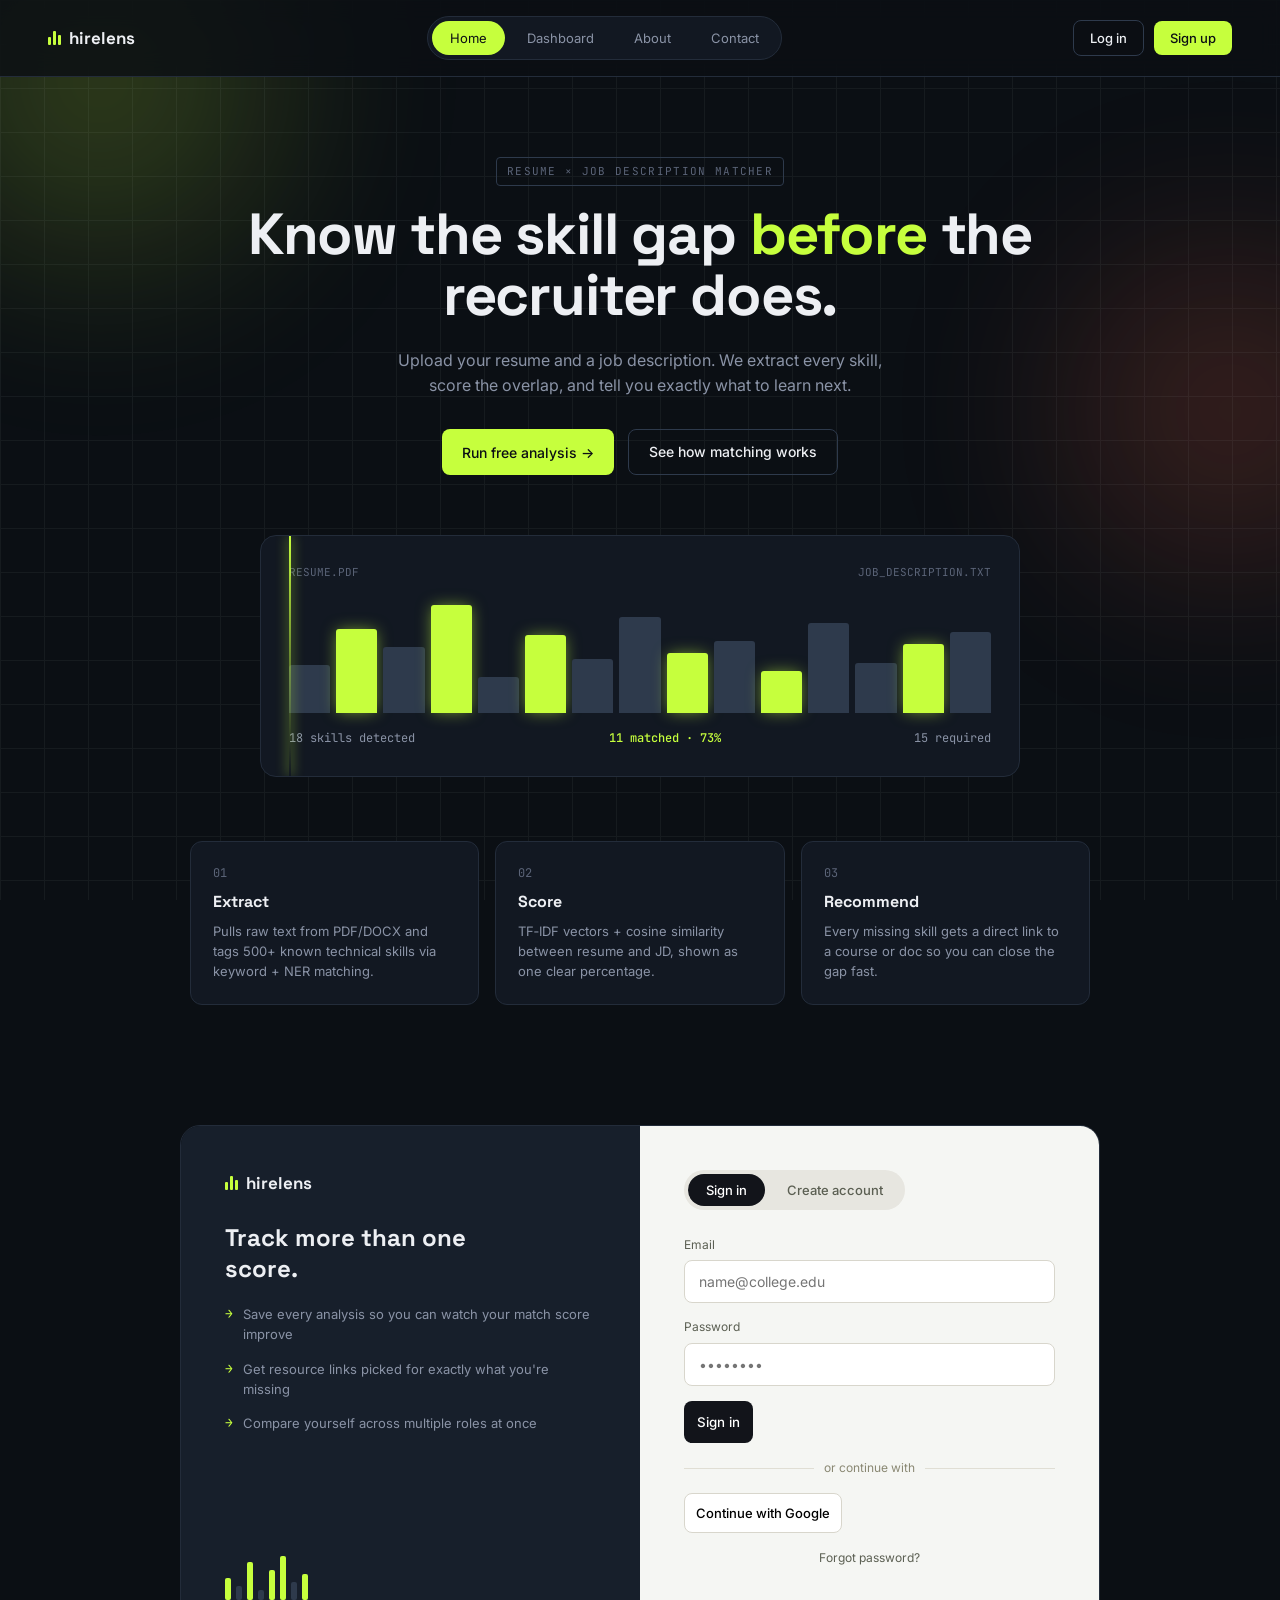
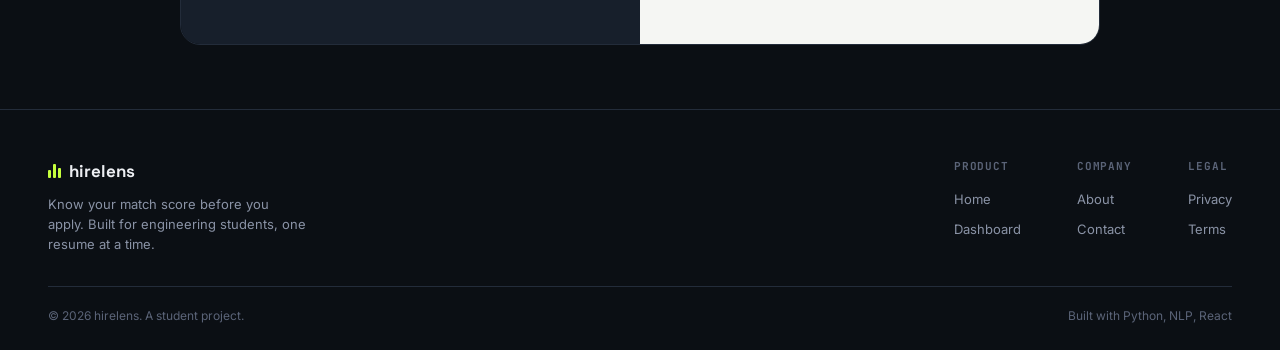
==== commit a9afc95c: "Prepare HireLens for deployment" ====
--- a/frontend/index.html
+++ b/frontend/index.html
@@ -545,6 +545,7 @@
   </div>
 </footer>
 
+<script src="static/js/api.js"></script>
 <script>
 function showPage(id){
   document.querySelectorAll('.page').forEach(p=>p.classList.remove('on'));
